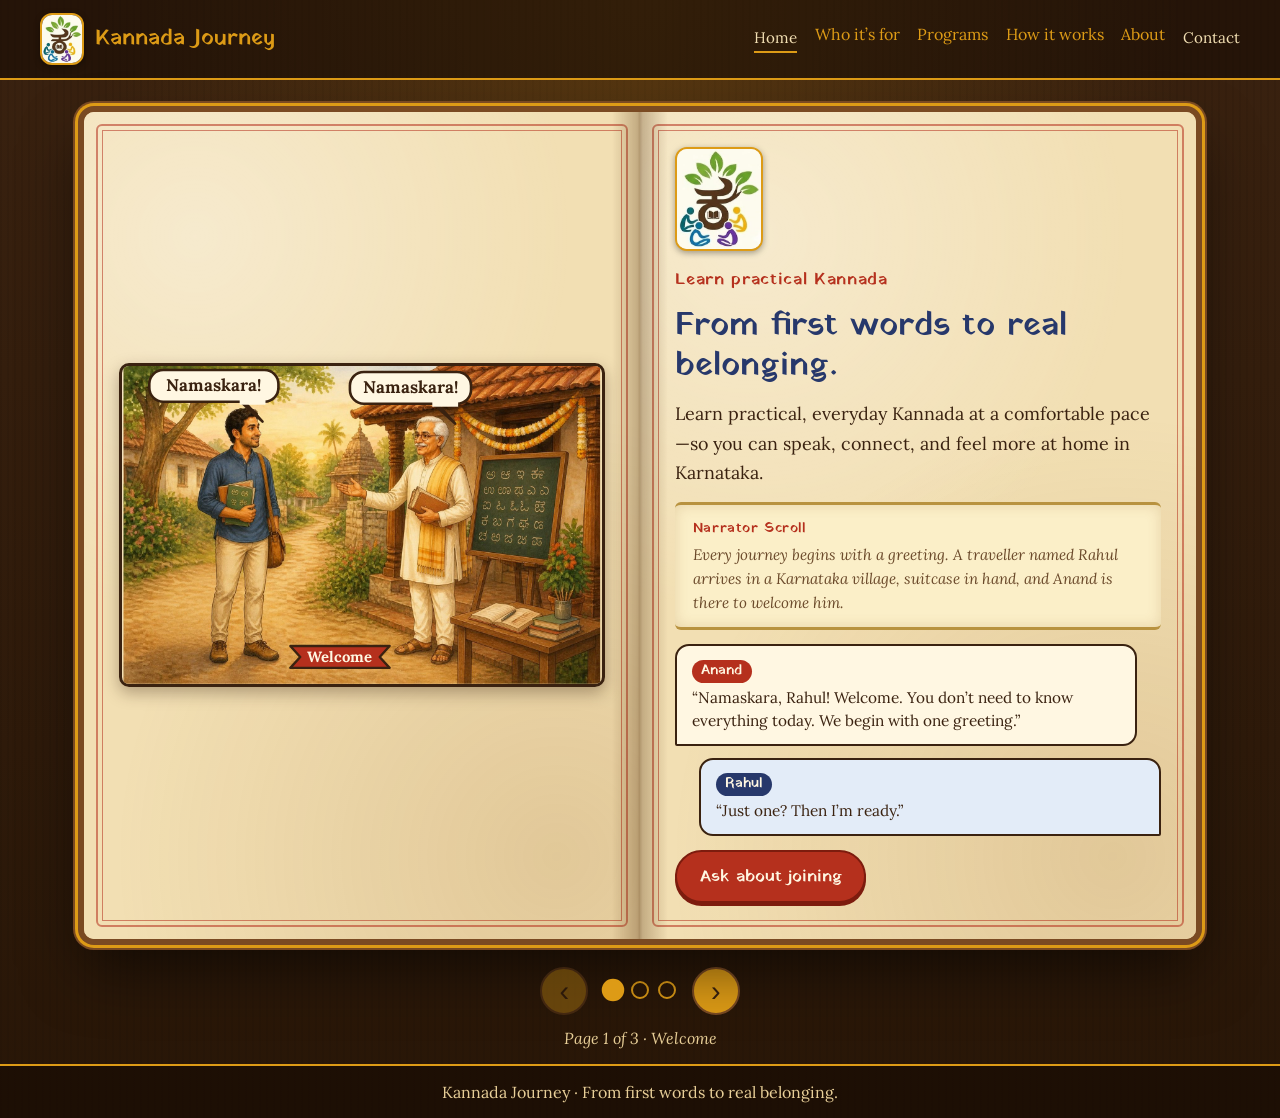
==== index.html @ 2abc7b80 "Enabline home2 and home3" ====
<!DOCTYPE html>
<html lang="en">
<head>
  <meta charset="utf-8">
  <meta name="viewport" content="width=device-width, initial-scale=1">
  <title>Home | Kannada Journey</title>
  <meta name="description" content="Kannada Journey: practical Kannada for everyday life, from first words to real belonging.">
  <link rel="icon" type="image/jpeg" href="assets/logo.jpeg">

  <!-- Fonts for the storybook look (Kannada + vintage display). Remove if your styles.css already loads fonts. -->
  <link rel="preconnect" href="https://fonts.googleapis.com">
  <link rel="preconnect" href="https://fonts.gstatic.com" crossorigin>
  <link href="https://fonts.googleapis.com/css2?family=Lora:ital,wght@0,400;0,600;1,400&family=Noto+Serif+Kannada:wght@400;600;800&family=Yatra+One&display=swap" rel="stylesheet">

  <link rel="stylesheet" href="assets/styles.css">
  <!-- Storybook look for this page: keep storybook.css in the same folder as this file. -->
</head>
<body class="sb-body">

  <!-- Top bar. If you prefer your existing site header, replace this block with it. -->
  <header class="sb-topbar">
    <a class="sb-brand" href="index.html"><img class="sb-logo" src="assets/logo.jpeg" alt="" width="44" height="52"><span>Kannada Journey</span></a>
    <nav class="sb-topnav" aria-label="Main">
      <a href="index.html" aria-current="page">Home</a>
	  <span class="nav-disabled" aria-disabled="true">
    Who it’s for
  </span>

  <span class="nav-disabled" aria-disabled="true">
    Programs
  </span>

  <span class="nav-disabled" aria-disabled="true">
    How it works
  </span>

  <span class="nav-disabled" aria-disabled="true">
    About
  </span>
      <!-- <a href="programs.html">Programs</a>
      <a href="who-its-for.html">Who It’s For</a>
      <a href="how-it-works.html">How It Works</a>
      <a href="everyday-kannada.html">Everyday Kannada</a>
      <a href="about.html">About</a> -->
      <a href="contact.html">Contact</a>
    </nav>
  </header>

  <main class="sb-stage">
    <div class="sb-book" id="sbBook" tabindex="-1">

      <!-- ============ WELCOME ============ -->
      <section class="sb-spread" data-title="Welcome">
        <div class="sb-page sb-page--art">
          <div class="sb-art" data-slot="home1" data-alt="Anand welcomes Rahul, who arrives with books and a bag, beside a blackboard of Kannada letters under a Welcome ribbon">
            <p class="sb-art__fallback">The picture goes here. If you only see this message, upload <strong>storybook.js</strong> next to this page.</p>
          </div>
        </div>
        <div class="sb-page sb-page--text sb-page--cover">
          <img class="sb-logo sb-logo--hero" src="assets/logo.jpeg" alt="Kannada Journey logo" width="86" height="104">
          <p class="sb-kicker">Learn practical Kannada</p>
          <h1 class="sb-title">From first words to real belonging.</h1>
          <p class="sb-lead">Learn practical, everyday Kannada at a comfortable pace—so you can speak, connect, and feel more at home in Karnataka.</p>
          <div class="sb-scroll">
            <p class="sb-scroll__label">Narrator Scroll</p>
            <p>Every journey begins with a greeting. A traveller named Rahul arrives in a Karnataka village, suitcase in hand, and Anand is there to welcome him.</p>
          </div>
          <div class="sb-dialogue">
            <div class="sb-line sb-line--anand"><span class="sb-who">Anand</span><p>“Namaskara, Rahul! Welcome. You don’t need to know everything today. We begin with one greeting.”</p></div>
            <div class="sb-line sb-line--rahul"><span class="sb-who">Rahul</span><p>“Just one? Then I’m ready.”</p></div>
          </div>
          <div class="sb-actions">
            <!-- <a class="sb-btn" href="programs.html">Explore programs</a>
            <a class="sb-btn sb-btn--ghost" href="who-its-for.html">See who it’s for</a> -->
			<a class="sb-btn" href="contact.html">Ask about joining</a>
          </div>
        </div>
      </section>

      <!-- ============ PART OF LIFE ============ -->
      <section class="sb-spread" data-title="Part of life">
        <div class="sb-page sb-page--art">
          <div class="sb-art" data-slot="home2" data-alt="Three key differentiators in a village scene: Practical from day one, Step by step, and Stay connected and keep learning">
            <p class="sb-art__fallback">The picture goes here. If you only see this message, upload <strong>storybook.js</strong> next to this page.</p>
          </div>
        </div>
        <div class="sb-page sb-page--text">
          <h2 class="sb-heading">Kannada that becomes part of life</h2>
          <p class="sb-lead">Kannada Journey is for anyone who wants to move beyond isolated words and start using Kannada in real situations.</p>
          <div class="sb-cards">
            <div class="sb-card"><h3 class="sb-card__title">Practical from the start</h3><p>Learn useful sentences and expressions you can use in daily life.</p></div>
            <div class="sb-card"><h3 class="sb-card__title">Step by step</h3><p>Progress through clear programs without being overwhelmed by grammar.</p></div>
            <div class="sb-card"><h3 class="sb-card__title">Made for connection</h3><p>Build the confidence to speak with people, not merely study a language.</p></div>
          </div>
          <div class="sb-scroll">
            <p class="sb-scroll__label">Narrator Scroll</p>
            <p>Between Rahul and the village runs a stream, with three stones to step on.</p>
          </div>
          <div class="sb-dialogue">
            <div class="sb-line sb-line--anand"><span class="sb-who">Anand</span><p>“Each stone is a promise: Kannada you can use today, one step at a time, with people waiting on the far bank.”</p></div>
            <div class="sb-line sb-line--rahul"><span class="sb-who">Rahul</span><p>“Useful words, a gentle pace, and people to talk to. I can do that.”</p></div>
          </div>
        </div>
      </section>

      <!-- ============ SEVEN STEPS ============ -->
      <section class="sb-spread" data-title="Seven steps">
        <div class="sb-page sb-page--art">
          <div class="sb-art" data-slot="home3" data-alt="Your journey in seven steps: Speak, Sentence patterns, Vocabulary, Read Kannada letters, Understand written Kannada, Advanced grammar, and a continuing student community">
            <p class="sb-art__fallback">The picture goes here. If you only see this message, upload <strong>storybook.js</strong> next to this page.</p>
          </div>
        </div>
        <div class="sb-page sb-page--text">
          <h2 class="sb-heading">Your journey in seven steps</h2>
          <ol class="sb-path" aria-label="The path"><li>Speak</li><li>Patterns</li><li>Vocabulary</li><li>Read</li><li>Write</li><li>Deepen</li><li>Belong</li></ol>
          <ul class="sb-bullets"><li><strong>Speak first</strong> (Program 1): Build confidence with basic sentences.</li><li><strong>Sentence patterns</strong> (Programs 2–3): Learn how Kannada sentences are formed.</li><li><strong>More words</strong> (Program 4): Add more everyday actions, things and ideas to your sentences.</li><li><strong>Read Kannada</strong> (Program 5): Learn the script after you can speak and understand.</li><li><strong>Written Kannada</strong> (Programs 6–7): Read messages, signs, articles, and simple books.</li><li><strong>Advanced grammar</strong> (Program 8): Improve accuracy and express complex ideas.</li><li><strong>Alumni community</strong> (Program 9): Continue role-plays, movie discussions, and speaking practice.</li></ul>
          <div class="sb-dialogue">
            <div class="sb-line sb-line--anand"><span class="sb-who">Anand</span><p>“Speak first. Build patterns. Read later. Stay connected.”</p></div>
            <div class="sb-line sb-line--rahul"><span class="sb-who">Rahul</span><p>“Seven arrows, and every one of them points forward.”</p></div>
          </div>
        </div>
      </section>

      <!-- ============ STARTING POINT ============ -->
      <!-- <section class="sb-spread" data-title="Starting point" id="start">
        <div class="sb-page sb-page--art">
          <div class="sb-art" data-slot="how0" data-alt="A signpost with three stages: Speak, Read and Write, and Belong, with Rahul and Anand beside it">
            <p class="sb-art__fallback">The picture goes here. If you only see this message, upload <strong>storybook.js</strong> next to this page.</p>
          </div>
        </div>
        <div class="sb-page sb-page--text sb-page--cover">
          <h2 class="sb-heading">Find your starting point</h2>
          <p class="sb-lead">Kannada Journey is not a phrase course. It is a structured path from your first spoken sentences to reading, deeper grammar, rich vocabulary, and an active alumni community.</p>
          <p class="sb-lead">Explore nine programs in three stages. Learn what each stage aims to develop.</p>
          <div class="sb-scroll">
            <p class="sb-scroll__label">Narrator Scroll</p>
            <p>At the crossroads stands a signpost with three stages. Every traveller begins at a different arrow.</p>
          </div>
          <div class="sb-dialogue">
            <div class="sb-line sb-line--anand"><span class="sb-who">Anand</span><p>“Some begin at the first arrow, others a little further along. Tell me where you are, and we’ll find your starting point.”</p></div>
            <div class="sb-line sb-line--rahul"><span class="sb-who">Rahul</span><p>“Three stages, and one road. I’ll start where I stand.”</p></div>
          </div>
          <div class="sb-actions">
            <a class="sb-btn" href="contact.html">Ask about joining</a>
            <a class="sb-btn sb-btn--ghost" href="programs.html">Explore programs</a>
          </div>
          <button class="sb-link" type="button" data-sb-first>Read the story again</button>
        </div>
      </section> -->

    </div>

    <!-- Controls -->
    <nav class="sb-controls" aria-label="Storybook pages">
      <button class="sb-turn" type="button" data-sb-prev aria-label="Previous page">‹</button>
      <ol class="sb-dots" id="sbDots"></ol>
      <button class="sb-turn" type="button" data-sb-next aria-label="Next page">›</button>
    </nav>
    <p class="sb-counter" id="sbCounter" aria-live="polite"></p>
  </main>

  <footer class="sb-footer">Kannada Journey · From first words to real belonging.</footer>

  <script src="assets/storybook.js"></script>
</body>
</html>
---- assets/styles.css ----
/* =====================================================================
   KANNADA JOURNEY: STORYBOOK STYLES (ONE FILE FOR ALL SEVEN PAGES)
   Paste this ONCE at the very END of your existing styles.css.
   If you pasted any earlier storybook CSS, delete that first, so the
   storybook styles appear only once.
   Every class starts with .sb- so nothing clashes with your own CSS.
   ===================================================================== */

/* =====================================================================
   KANNADA JOURNEY: STORYBOOK PROGRAMS PAGE
   Paste this at the END of your existing styles.css.
   Every class starts with .sb- so nothing clashes with your other pages.
   Change the colours in :root to restyle the whole book.
   ===================================================================== */

:root {
  --sb-desk:      #3a2210;
  --sb-desk-2:    #281607;
  --sb-paper:     #f2dfb3;
  --sb-paper-2:   #e8cf98;
  --sb-ink:       #3a2210;
  --sb-ink-soft:  #6b4a2b;
  --sb-red:       #b5301d;
  --sb-gold:      #dd9b16;
  --sb-green:     #44703a;
  --sb-indigo:    #27386b;
  --sb-display:   "Yatra One", "Noto Serif Kannada", Georgia, serif;
  --sb-body-font: "Lora", "Noto Serif Kannada", Georgia, serif;
}

.nav-disabled {
  color: #dd9b16;
  cursor: not-allowed;
  text-decoration: none;
  pointer-events: none;
  user-select: none;
}

.sb-body {
  margin: 0;
  min-height: 100vh;
  display: flex;
  flex-direction: column;
  color: var(--sb-ink);
  font-family: var(--sb-body-font);
  background:
    radial-gradient(ellipse at 50% 0%, rgba(221,155,22,.18), transparent 60%),
    repeating-linear-gradient(90deg, rgba(0,0,0,.06) 0 2px, transparent 2px 7px),
    linear-gradient(var(--sb-desk), var(--sb-desk-2));
}
.sb-body *, .sb-body *::before, .sb-body *::after { box-sizing: border-box; }

/* ---------- Top bar ---------- */
.sb-topbar {
  display: flex;
  flex-wrap: wrap;
  align-items: center;
  justify-content: space-between;
  gap: .5rem 1.5rem;
  padding: .8rem clamp(1rem, 4vw, 2.5rem);
  background: rgba(20, 10, 3, .55);
  border-bottom: 2px solid var(--sb-gold);
}
.sb-brand {
  font-family: var(--sb-display);
  font-size: 1.35rem;
  color: var(--sb-gold);
  text-decoration: none;
}
.sb-topnav { display: flex; flex-wrap: wrap; gap: .25rem 1.1rem; }
.sb-topnav a {
  color: #f2dfb3;
  text-decoration: none;
  font-size: .95rem;
  padding: .25rem 0;
  border-bottom: 2px solid transparent;
}
.sb-topnav a:hover,
.sb-topnav a[aria-current="page"] { border-bottom-color: var(--sb-gold); }
.sb-topbar a:focus-visible { outline: 3px solid var(--sb-gold); outline-offset: 3px; }

/* ---------- Stage ---------- */
.sb-stage {
  flex: 1;
  width: 100%;
  max-width: 1160px;
  margin: 0 auto;
  padding: clamp(1rem, 3vw, 2rem) clamp(.5rem, 3vw, 1.5rem) 1rem;
}

/* ---------- Book ---------- */
.sb-book {
  position: relative;
  border-radius: 10px;
  background: var(--sb-paper);
  box-shadow:
    0 0 0 6px #7a4a22,
    0 0 0 9px var(--sb-gold),
    0 0 0 11px #7a4a22,
    0 30px 60px rgba(0,0,0,.55);
  outline: none;
}

.sb-spread {
  display: none;
  grid-template-columns: 1fr 1fr;
  align-items: stretch;
  min-height: 560px;
  perspective: 1800px;
  position: relative;
}
.sb-spread.is-active { display: grid; }

.sb-spread::after {
  content: "";
  position: absolute;
  top: 0; bottom: 0; left: 50%;
  width: 56px;
  transform: translateX(-50%);
  pointer-events: none;
  background: linear-gradient(90deg,
    transparent, rgba(80,45,10,.28) 45%, rgba(80,45,10,.4) 50%, rgba(80,45,10,.28) 55%, transparent);
}

.sb-page {
  position: relative;
  padding: clamp(1.2rem, 3vw, 2.2rem);
  background:
    radial-gradient(circle at 20% 15%, rgba(255,255,255,.35), transparent 45%),
    radial-gradient(circle at 85% 90%, rgba(150,95,30,.18), transparent 50%),
    var(--sb-paper);
}
.sb-page--art {
  border-radius: 10px 0 0 10px;
  display: flex;
  align-items: center;
  justify-content: center;
}
.sb-page--text {
  border-radius: 0 10px 10px 0;
  display: flex;
  flex-direction: column;
  justify-content: center;
  gap: .9rem;
  transform-origin: left center;
  backface-visibility: hidden;
}

/* inner ruled border */
.sb-page::before {
  content: "";
  position: absolute;
  inset: 12px;
  border: 2px solid var(--sb-red);
  outline: 1px solid var(--sb-red);
  outline-offset: -7px;
  border-radius: 6px;
  pointer-events: none;
  opacity: .55;
}

/* ---------- Art ---------- */
.sb-art {
  position: relative;
  width: 100%;
  max-width: 520px;
  margin: 0 auto;
}
.sb-art svg {
  display: block;
  width: 100%;
  height: auto;
  aspect-ratio: 480 / 440;
  border-radius: 10px;
  border: 3px solid var(--sb-ink);
  box-shadow: 0 6px 16px rgba(58,34,16,.35);
}
.sb-art img {
  display: block;
  width: 100%;
  height: auto;
  max-height: 560px;
  object-fit: contain;
  border-radius: 10px;
  border: 3px solid var(--sb-ink);
  box-shadow: 0 6px 16px rgba(58,34,16,.35);
}

/* Shown only if storybook.js has not loaded: tells you what is wrong */
.sb-art__fallback {
  margin: 0;
  padding: 2rem 1.2rem;
  text-align: center;
  font-style: italic;
  line-height: 1.5;
  color: var(--sb-ink-soft);
  border: 3px dashed var(--sb-red);
  border-radius: 10px;
  background: rgba(181,48,29,.07);
}

.sb-svg-text { font-family: var(--sb-body-font); }

/* ---------- Typography ---------- */
.sb-kicker,
.sb-chapter {
  margin: 0;
  font-family: var(--sb-display);
  font-size: 1.05rem;
  color: var(--sb-red);
  letter-spacing: .04em;
}
.sb-chapter::before { content: "❖ "; color: var(--sb-gold); }

.sb-title,
.sb-heading {
  margin: 0;
  font-family: var(--sb-display);
  font-weight: 400;
  color: var(--sb-indigo);
  line-height: 1.2;
}
.sb-title   { font-size: clamp(1.45rem, 3vw, 2.05rem); }
.sb-heading { font-size: clamp(1.4rem, 2.8vw, 2rem); }
.sb-heading__main { display: block; }
.sb-heading__sub {
  display: block;
  margin-top: .3rem;
  font-family: var(--sb-body-font);
  font-style: italic;
  font-size: .62em;
  color: var(--sb-red);
}

.sb-lead {
  margin: 0;
  font-size: clamp(1rem, 1.5vw, 1.12rem);
  line-height: 1.65;
  max-width: 36em;
}
.sb-focus {
  margin: 0;
  font-size: .92rem;
  line-height: 1.5;
  color: var(--sb-ink-soft);
}
.sb-focus strong { color: var(--sb-green); }

/* Narrator scroll */
.sb-scroll {
  position: relative;
  padding: .7rem 1.1rem;
  background: #fbefc8;
  border-top: 3px solid #b8923f;
  border-bottom: 3px solid #b8923f;
  border-radius: 6px;
  box-shadow: inset 0 0 14px rgba(150,95,30,.2);
  max-width: 36em;
}
.sb-scroll p { margin: 0; font-style: italic; font-size: .95rem; line-height: 1.6; color: var(--sb-ink-soft); }
.sb-scroll .sb-scroll__label {
  margin-bottom: .2rem;
  font-style: normal;
  font-family: var(--sb-display);
  font-size: .9rem;
  color: var(--sb-red);
  letter-spacing: .04em;
}

/* Dialogue */
.sb-dialogue { display: grid; gap: .7rem; max-width: 36em; }
.sb-line {
  position: relative;
  padding: .65rem .9rem .7rem;
  border: 2px solid var(--sb-ink);
  border-radius: 14px;
  line-height: 1.55;
  font-size: .96rem;
}
.sb-line p { margin: 0; }
.sb-who {
  display: inline-block;
  margin-bottom: .2rem;
  padding: .05rem .6rem;
  font-family: var(--sb-display);
  font-size: .85rem;
  color: #fff7e2;
  border-radius: 999px;
}
.sb-line--anand { background: #fff7e2; margin-right: 1.5rem; border-bottom-left-radius: 2px; }
.sb-line--anand .sb-who { background: var(--sb-red); }
.sb-line--rahul { background: #e3ecf8; margin-left: 1.5rem; border-bottom-right-radius: 2px; }
.sb-line--rahul .sb-who { background: var(--sb-indigo); }

.sb-story {
  margin: .3rem 0 0;
  padding: .8rem 1rem;
  font-style: italic;
  line-height: 1.6;
  color: var(--sb-ink-soft);
  background: rgba(221,155,22,.16);
  border-left: 4px solid var(--sb-gold);
  border-radius: 0 8px 8px 0;
  max-width: 36em;
}

.sb-route {
  margin: 0;
  padding: 0;
  list-style: none;
  display: grid;
  gap: .7rem;
}
.sb-route li {
  padding: .6rem .9rem;
  border: 2px dashed var(--sb-green);
  border-radius: 8px;
  line-height: 1.5;
}
.sb-route li span { display: block; font-family: var(--sb-display); color: var(--sb-green); }

/* ---------- Buttons ---------- */
.sb-actions { display: flex; flex-wrap: wrap; gap: .8rem; }
.sb-btn {
  display: inline-block;
  padding: .75rem 1.4rem;
  font-family: var(--sb-display);
  font-size: 1.05rem;
  color: #fff7e2;
  background: var(--sb-red);
  border: 2px solid #7d1c0e;
  border-radius: 999px;
  box-shadow: 0 3px 0 #7d1c0e;
  text-decoration: none;
  cursor: pointer;
  align-self: flex-start;
}
.sb-btn:hover { background: #cc3a25; }
.sb-btn:active { transform: translateY(2px); box-shadow: 0 1px 0 #7d1c0e; }
.sb-btn--ghost {
  color: var(--sb-indigo);
  background: transparent;
  border-color: var(--sb-indigo);
  box-shadow: 0 3px 0 var(--sb-indigo);
}
.sb-btn--ghost:hover { background: rgba(39,56,107,.1); }
.sb-link {
  align-self: flex-start;
  padding: 0;
  font: inherit;
  font-style: italic;
  color: var(--sb-ink-soft);
  background: none;
  border: 0;
  text-decoration: underline;
  cursor: pointer;
}

/* ---------- Controls ---------- */
.sb-controls {
  display: flex;
  align-items: center;
  justify-content: center;
  gap: 1rem;
  margin-top: 1.8rem;
}
.sb-turn {
  width: 48px;
  height: 48px;
  font-size: 1.8rem;
  line-height: 1;
  color: var(--sb-ink);
  background: var(--sb-gold);
  border: 2px solid #7a4a22;
  border-radius: 50%;
  cursor: pointer;
}
.sb-turn:hover:not(:disabled) { background: #f1b43a; }
.sb-turn:disabled { opacity: .35; cursor: default; }

.sb-dots {
  display: flex;
  flex-wrap: wrap;
  justify-content: center;
  gap: .55rem;
  margin: 0;
  padding: 0;
  list-style: none;
}
.sb-dots button {
  width: 18px;
  height: 18px;
  padding: 0;
  background: transparent;
  border: 2px solid var(--sb-gold);
  border-radius: 50%;
  cursor: pointer;
}
.sb-dots button[aria-current="true"] { background: var(--sb-gold); transform: scale(1.25); }

.sb-counter {
  margin: .8rem 0 0;
  text-align: center;
  font-style: italic;
  color: #e8cf98;
}
.sb-footer {
  padding: 1rem;
  text-align: center;
  color: #e8cf98;
  background: rgba(20,10,3,.55);
  border-top: 2px solid var(--sb-gold);
}

.sb-body button:focus-visible,
.sb-body a:focus-visible { outline: 3px solid var(--sb-indigo); outline-offset: 3px; }
.sb-controls button:focus-visible { outline-color: #fff; }

/* ---------- Page-turn animation ---------- */
@keyframes sbTurnNext {
  from { transform: rotateY(-80deg); opacity: .2; }
  to   { transform: rotateY(0);      opacity: 1; }
}
@keyframes sbTurnPrev {
  from { transform: rotateY(60deg);  opacity: .2; }
  to   { transform: rotateY(0);      opacity: 1; }
}
@keyframes sbFade { from { opacity: 0; } to { opacity: 1; } }

.sb-spread.sb-go-next .sb-page--text { animation: sbTurnNext .7s ease both; }
.sb-spread.sb-go-prev .sb-page--text { animation: sbTurnPrev .7s ease both; }
.sb-spread.sb-go-next .sb-page--art,
.sb-spread.sb-go-prev .sb-page--art  { animation: sbFade .7s ease both; }

/* ---------- Mobile: picture on top, text below ---------- */
@media (max-width: 800px) {
  .sb-spread { grid-template-columns: 1fr; min-height: 0; }
  .sb-spread::after { display: none; }
  .sb-page--art  { border-radius: 10px 10px 0 0; padding-bottom: .6rem; }
  .sb-page--text { border-radius: 0 0 10px 10px; }
  .sb-topbar { justify-content: center; text-align: center; }
  .sb-topnav { justify-content: center; }
  .sb-dots { max-width: 220px; }
  .sb-line--anand { margin-right: .5rem; }
  .sb-line--rahul { margin-left: .5rem; }
}

@media (prefers-reduced-motion: reduce) {
  .sb-spread.sb-go-next .sb-page--text,
  .sb-spread.sb-go-prev .sb-page--text,
  .sb-spread.sb-go-next .sb-page--art,
  .sb-spread.sb-go-prev .sb-page--art { animation: none; }
}


/* =====================================================================
   KANNADA JOURNEY: EXTRA STORYBOOK STYLES FOR THE OTHER PAGES
   Paste this at the very END of styles.css, AFTER the storybook-styles.css
   block you already added for the Programs page.
   (Home, Who It's For, How It Works, Everyday Kannada, About)
   ===================================================================== */

/* A third speaker: guests such as Meera, Arjun, Sofia and Neha */
.sb-line--guest { background: #e6f1df; margin-left: 1.5rem; border-bottom-right-radius: 2px; }
.sb-line--guest .sb-who { background: var(--sb-green); }

.sb-lead strong { color: var(--sb-green); font-family: var(--sb-display); font-weight: 400; }

/* ---------- Three little cards ---------- */
.sb-cards { display: grid; gap: .6rem; max-width: 36em; }
.sb-card {
  padding: .6rem .9rem .7rem;
  background: #fff7e2;
  border: 2px dashed var(--sb-green);
  border-radius: 10px;
}
.sb-card__title {
  margin: 0 0 .15rem;
  font-family: var(--sb-display);
  font-weight: 400;
  font-size: 1.05rem;
  color: var(--sb-red);
}
.sb-card p { margin: 0; font-size: .94rem; line-height: 1.5; }

/* ---------- Tab-like chips that jump to a page ---------- */
.sb-tabs { display: flex; flex-wrap: wrap; gap: .5rem; max-width: 36em; }
.sb-tab {
  padding: .45rem .9rem;
  font: inherit;
  font-size: .9rem;
  color: var(--sb-indigo);
  background: #fff7e2;
  border: 2px solid var(--sb-indigo);
  border-radius: 999px;
  cursor: pointer;
}
.sb-tab:hover { background: var(--sb-indigo); color: #fff7e2; }

/* ---------- Two lists side by side ---------- */
.sb-twocol {
  display: grid;
  grid-template-columns: 1fr 1fr;
  gap: .8rem;
  max-width: 38em;
}
.sb-list {
  padding: .6rem .8rem;
  background: rgba(68,112,58,.09);
  border-left: 4px solid var(--sb-green);
  border-radius: 0 8px 8px 0;
}
.sb-list__title {
  margin: 0 0 .3rem;
  font-family: var(--sb-display);
  font-weight: 400;
  font-size: .95rem;
  color: var(--sb-green);
}
.sb-list ul { margin: 0; padding-left: 1.1rem; }
.sb-list li { margin-bottom: .25rem; font-size: .88rem; line-height: 1.45; }

/* ---------- Kannada phrase chips (Everyday Kannada) ---------- */
.sb-phrases {
  display: grid;
  grid-template-columns: 1fr 1fr;
  gap: .5rem;
  margin: 0;
  padding: 0;
  list-style: none;
  max-width: 36em;
}
.sb-phrase {
  padding: .5rem .7rem;
  background: #fff7e2;
  border: 2px solid var(--sb-gold);
  border-radius: 10px;
  line-height: 1.3;
}
.sb-phrase__kn { display: block; font-size: 1.1rem; font-weight: 600; color: var(--sb-indigo); }
.sb-phrase__en { display: block; font-size: .82rem; font-style: italic; color: var(--sb-ink-soft); }

@media (max-width: 800px) {
  .sb-twocol { grid-template-columns: 1fr; }
  .sb-line--guest { margin-left: .5rem; }
}
@media (max-width: 420px) {
  .sb-phrases { grid-template-columns: 1fr; }
}

/* =====================================================================
   CONTACT PAGE: the enquiry form
   ===================================================================== */
.sb-form { display: grid; gap: .7rem; max-width: 38em; }
.sb-form__row { display: grid; grid-template-columns: 1fr 1fr; gap: .7rem; }
.sb-field { display: grid; gap: .2rem; }
.sb-field label {
  font-family: var(--sb-display);
  font-size: .88rem;
  color: var(--sb-green);
}
.sb-field input,
.sb-field select,
.sb-field textarea {
  width: 100%;
  padding: .5rem .65rem;
  font: inherit;
  font-size: .95rem;
  color: var(--sb-ink);
  background: #fffaf0;
  border: 2px solid var(--sb-ink-soft);
  border-radius: 8px;
}
.sb-field textarea { min-height: 4.2rem; resize: vertical; }
.sb-field input:focus,
.sb-field select:focus,
.sb-field textarea:focus { outline: 3px solid var(--sb-gold); outline-offset: 1px; border-color: var(--sb-red); }

/* Spam trap: hidden from people, visible to simple bots */
.sb-hp { position: absolute; left: -9999px; width: 1px; height: 1px; overflow: hidden; }

.sb-consent { margin: 0; font-size: .82rem; line-height: 1.45; color: var(--sb-ink-soft); }
.sb-status { margin: 0; padding: .6rem .9rem; border-radius: 8px; line-height: 1.5; }
.sb-status:empty { display: none; }
.sb-status--info  { background: rgba(221,155,22,.18); border-left: 4px solid var(--sb-gold); }
.sb-status--ok    { background: rgba(68,112,58,.16);  border-left: 4px solid var(--sb-green); }
.sb-status--error { background: rgba(181,48,29,.14);  border-left: 4px solid var(--sb-red); }
.sb-btn:disabled { opacity: .6; cursor: default; }

@media (max-width: 560px) {
  .sb-form__row { grid-template-columns: 1fr; }
}

/* =====================================================================
   PROGRAMS PAGE: Anand's slate, taglines and "what you will learn" lists
   ===================================================================== */
.sb-tagline {
  margin: 0;
  font-style: italic;
  font-size: 1.02rem;
  color: var(--sb-red);
}
.sb-subhead {
  margin: .3rem 0 0;
  font-family: var(--sb-display);
  font-weight: 400;
  font-size: 1.05rem;
  color: var(--sb-green);
}
.sb-bullets {
  margin: 0;
  padding: 0;
  list-style: none;
  display: grid;
  gap: .4rem;
  max-width: 36em;
}
.sb-bullets li {
  position: relative;
  padding-left: 1.5rem;
  font-size: .95rem;
  line-height: 1.5;
}
.sb-bullets li::before {
  content: "✦";
  position: absolute;
  left: 0;
  top: 0;
  color: var(--sb-gold);
}
.sb-btn--small { padding: .5rem 1.1rem; font-size: .95rem; }

/* The chalk slate Anand uses to show examples */
.sb-slate {
  width: 100%;
  max-width: 520px;
  margin: 0 auto;
  padding: 1.1rem 1.3rem 1.3rem;
  color: #f6efd9;
  background:
    radial-gradient(circle at 25% 20%, rgba(255,255,255,.06), transparent 50%),
    #2b312c;
  border: 10px solid #7a4a22;
  border-radius: 10px;
  box-shadow: inset 0 0 30px rgba(0,0,0,.55), 0 6px 16px rgba(58,34,16,.35);
}
.sb-slate__title {
  margin: 0;
  font-family: var(--sb-display);
  font-size: 1.3rem;
  color: #f4d27a;
}
.sb-slate__sub {
  margin: .1rem 0 .7rem;
  font-style: italic;
  font-size: .9rem;
  color: #cfc9b0;
}
.sb-slate__list { margin: 0; padding: 0; list-style: none; display: grid; gap: .1rem; }
.sb-slate__list li { padding: .4rem 0; border-bottom: 1px dashed rgba(246,239,217,.28); }
.sb-slate__list li:last-child { border-bottom: 0; }
.sb-slate__kn { display: block; font-size: 1.15rem; font-weight: 600; line-height: 1.4; }
.sb-slate__en { display: block; font-size: .86rem; font-style: italic; color: #e8d79a; }

.sb-slate__note {
  margin: .8rem 0 0;
  font-size: .8rem;
  font-style: italic;
  color: #cfc9b0;
}

/* ---------- The path ribbon: Speak → Patterns → … → Belong ---------- */
.sb-path {
  display: flex;
  flex-wrap: wrap;
  align-items: center;
  gap: .35rem .2rem;
  margin: 0;
  padding: 0;
  list-style: none;
  max-width: 36em;
}
.sb-path li {
  padding: .25rem .7rem;
  font-family: var(--sb-display);
  font-size: .9rem;
  color: #fff7e2;
  background: var(--sb-green);
  border-radius: 999px;
}
.sb-path li:nth-child(4n+2) { background: var(--sb-indigo); }
.sb-path li:nth-child(4n+3) { background: var(--sb-red); }
.sb-path li:not(:last-child)::after {
  content: "→";
  margin-left: .55rem;
  color: #fde28a;
}

/* ---------- Comparison tables (ordinary course vs Kannada Journey) ---------- */
.sb-compare {
  width: 100%;
  max-width: 38em;
  border-collapse: separate;
  border-spacing: 0;
  border: 2px solid var(--sb-ink-soft);
  border-radius: 10px;
  overflow: hidden;
  font-size: .9rem;
  line-height: 1.4;
}
.sb-compare th {
  padding: .5rem .7rem;
  font-family: var(--sb-display);
  font-weight: 400;
  font-size: .95rem;
  text-align: left;
  color: #fff7e2;
  background: var(--sb-indigo);
}
.sb-compare th:last-child { background: var(--sb-green); }
.sb-compare td { padding: .45rem .7rem; vertical-align: top; border-top: 1px solid rgba(58,34,16,.2); }
.sb-compare td:first-child { color: var(--sb-ink-soft); background: rgba(58,34,16,.05); }
.sb-compare td:last-child { font-weight: 600; background: rgba(68,112,58,.09); }
/* Logo in the top bar, next to the name */
.sb-brand { display: inline-flex; align-items: center; gap: .7rem; }
.sb-logo {
  display: block;
  height: 52px;
  width: auto;
  background: #fdfbee;               /* the logo's own cream background */
  border: 2px solid var(--sb-gold);
  border-radius: 12px;
  box-shadow: 0 2px 6px rgba(0,0,0,.35);
}

/* Larger logo at the top of the Home welcome page */
.sb-logo--hero { height: 104px; margin-bottom: .1rem; align-self: flex-start; }

@media (max-width: 800px) {
  .sb-logo { height: 42px; }
  .sb-logo--hero { height: 84px; }
}
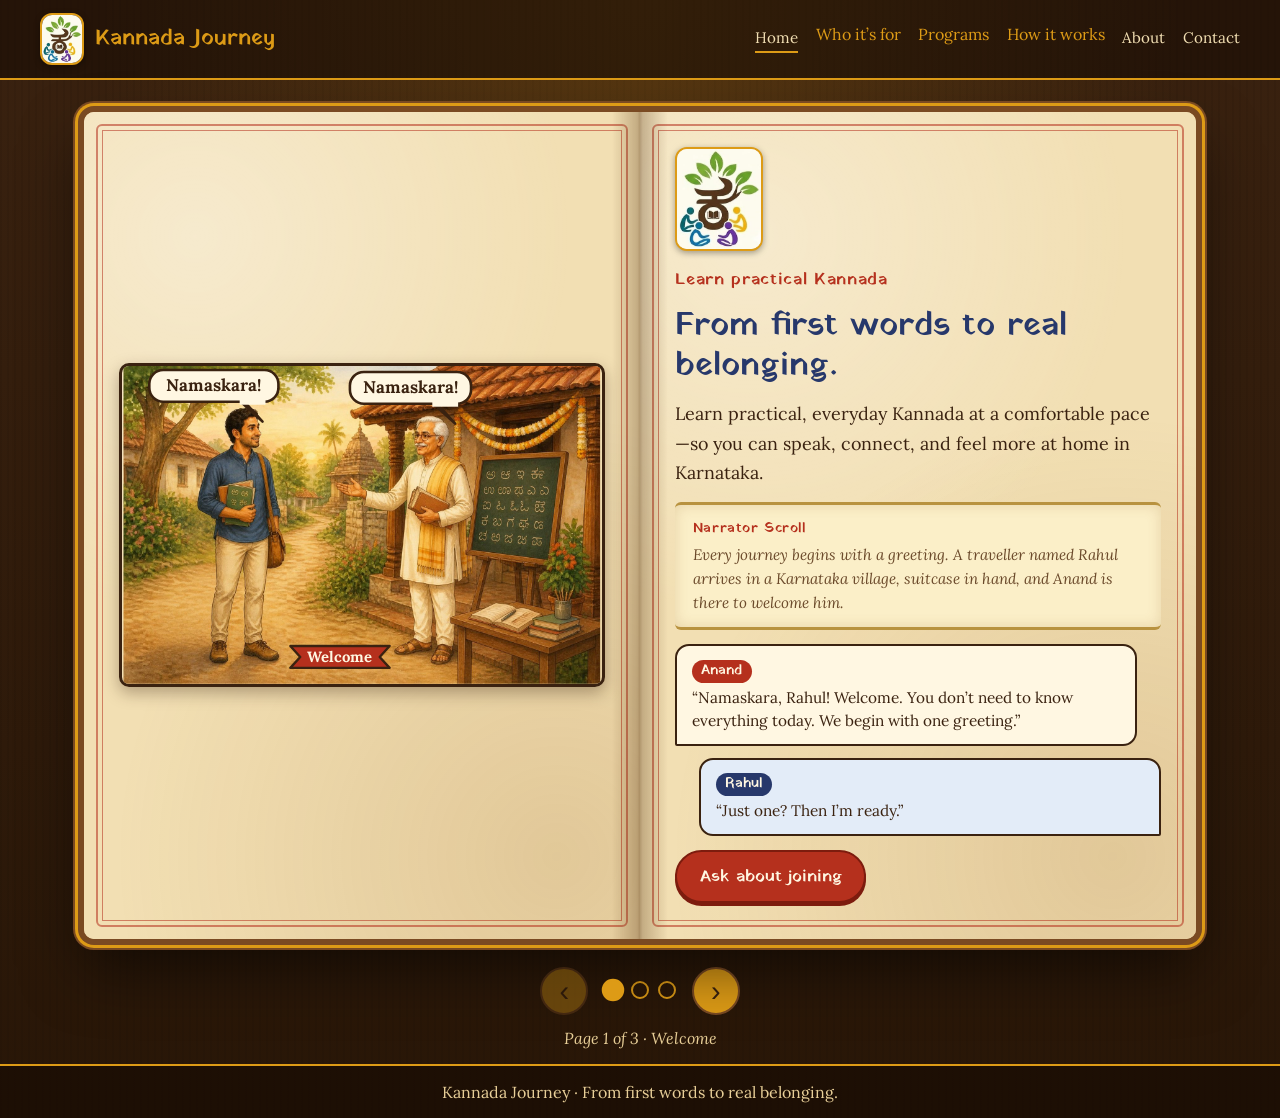
==== commit fe994285: "enabled about page" ====
--- a/index.html
+++ b/index.html
@@ -34,14 +34,13 @@
     How it works
   </span>
 
-  <span class="nav-disabled" aria-disabled="true">
+<!--   <span class="nav-disabled" aria-disabled="true">
     About
-  </span>
+  </span> -->
       <!-- <a href="programs.html">Programs</a>
       <a href="who-its-for.html">Who It’s For</a>
-      <a href="how-it-works.html">How It Works</a>
-      <a href="everyday-kannada.html">Everyday Kannada</a>
-      <a href="about.html">About</a> -->
+      <a href="how-it-works.html">How It Works</a> -->
+      <a href="about.html">About</a>
       <a href="contact.html">Contact</a>
     </nav>
   </header>
--- a/assets/styles.css
+++ b/assets/styles.css
@@ -739,4 +739,10 @@
 @media (max-width: 800px) {
   .sb-logo { height: 42px; }
   .sb-logo--hero { height: 84px; }
-}+}
+
+.sb-spread--wide { grid-template-columns: 1fr; }
+.sb-spread--wide::after { display: none; }                 /* no spine shadow */
+.sb-spread--wide .sb-page--art { border-radius: 10px 10px 0 0; padding-bottom: .6rem; }
+.sb-spread--wide .sb-page--text { border-radius: 0 0 10px 10px; }
+.sb-spread--wide .sb-art { max-width: none; }               /* let the picture use the full width */
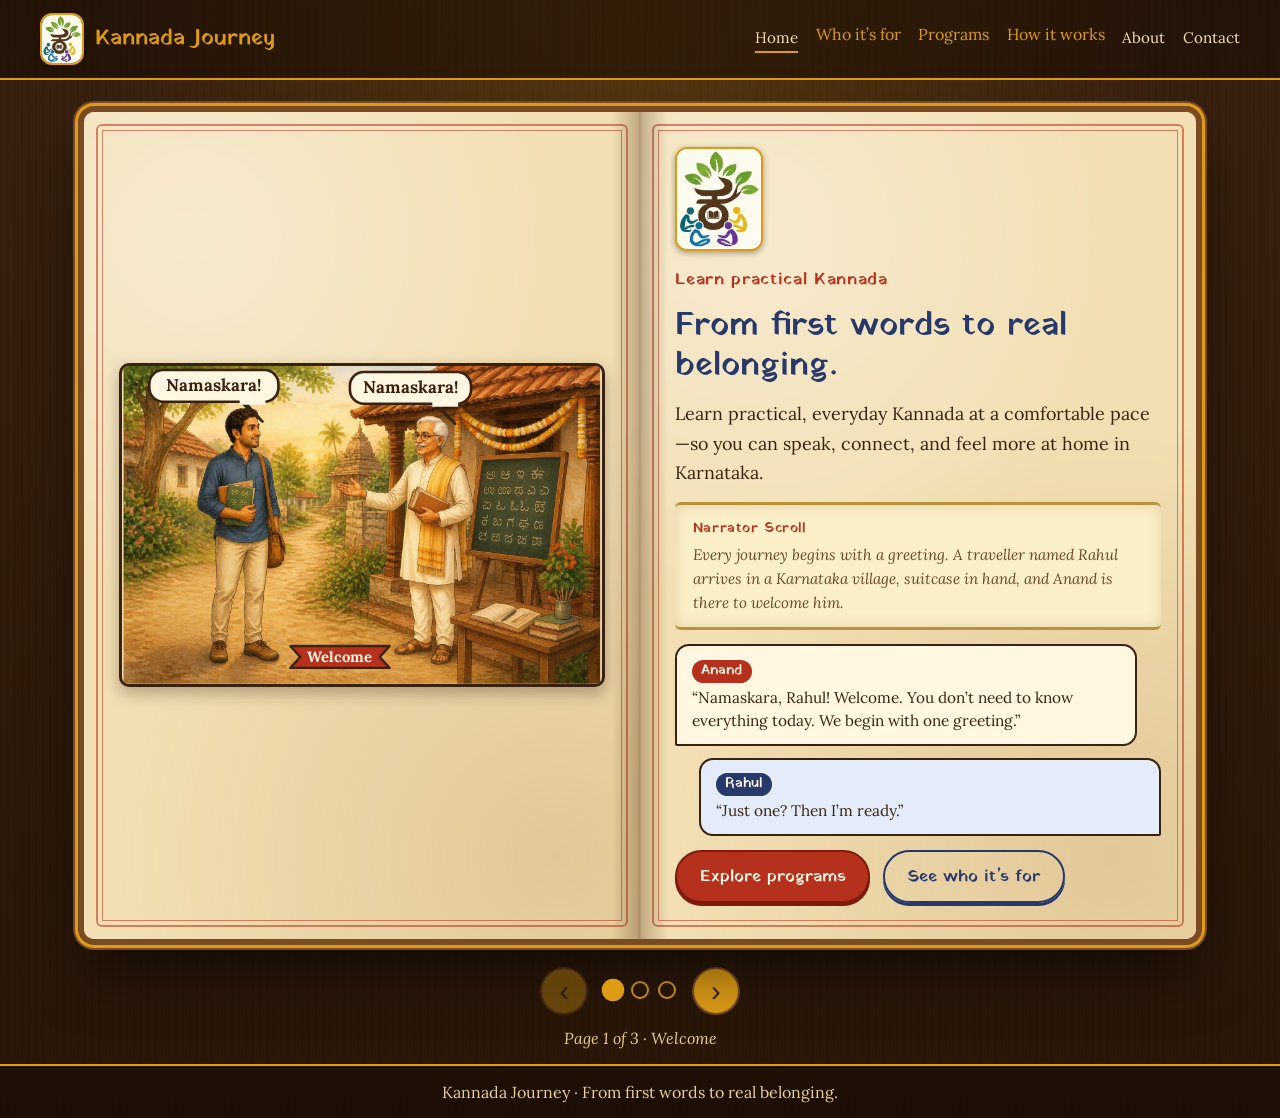
==== commit 5578c4ee: "initial fixes" ====
--- a/index.html
+++ b/index.html
@@ -69,9 +69,8 @@
             <div class="sb-line sb-line--rahul"><span class="sb-who">Rahul</span><p>“Just one? Then I’m ready.”</p></div>
           </div>
           <div class="sb-actions">
-            <!-- <a class="sb-btn" href="programs.html">Explore programs</a>
-            <a class="sb-btn sb-btn--ghost" href="who-its-for.html">See who it’s for</a> -->
-			<a class="sb-btn" href="contact.html">Ask about joining</a>
+            <a class="sb-btn" href="programs.html">Explore programs</a>
+            <a class="sb-btn sb-btn--ghost" href="who-its-for.html">See who it’s for</a>
           </div>
         </div>
       </section>
@@ -117,35 +116,15 @@
             <div class="sb-line sb-line--anand"><span class="sb-who">Anand</span><p>“Speak first. Build patterns. Read later. Stay connected.”</p></div>
             <div class="sb-line sb-line--rahul"><span class="sb-who">Rahul</span><p>“Seven arrows, and every one of them points forward.”</p></div>
           </div>
-        </div>
-      </section>
-
-      <!-- ============ STARTING POINT ============ -->
-      <!-- <section class="sb-spread" data-title="Starting point" id="start">
-        <div class="sb-page sb-page--art">
-          <div class="sb-art" data-slot="how0" data-alt="A signpost with three stages: Speak, Read and Write, and Belong, with Rahul and Anand beside it">
-            <p class="sb-art__fallback">The picture goes here. If you only see this message, upload <strong>storybook.js</strong> next to this page.</p>
-          </div>
-        </div>
-        <div class="sb-page sb-page--text sb-page--cover">
-          <h2 class="sb-heading">Find your starting point</h2>
-          <p class="sb-lead">Kannada Journey is not a phrase course. It is a structured path from your first spoken sentences to reading, deeper grammar, rich vocabulary, and an active alumni community.</p>
-          <p class="sb-lead">Explore nine programs in three stages. Learn what each stage aims to develop.</p>
-          <div class="sb-scroll">
-            <p class="sb-scroll__label">Narrator Scroll</p>
-            <p>At the crossroads stands a signpost with three stages. Every traveller begins at a different arrow.</p>
-          </div>
-          <div class="sb-dialogue">
-            <div class="sb-line sb-line--anand"><span class="sb-who">Anand</span><p>“Some begin at the first arrow, others a little further along. Tell me where you are, and we’ll find your starting point.”</p></div>
-            <div class="sb-line sb-line--rahul"><span class="sb-who">Rahul</span><p>“Three stages, and one road. I’ll start where I stand.”</p></div>
-          </div>
-          <div class="sb-actions">
-            <a class="sb-btn" href="contact.html">Ask about joining</a>
-            <a class="sb-btn sb-btn--ghost" href="programs.html">Explore programs</a>
+		  <div class="sb-actions">
+			<a class="sb-btn" href="contact.html">Ask about joining</a>
+			<a class="sb-btn sb-btn--ghost" href="programs.html">Explore programs</a>
+            <a class="sb-btn sb-btn--ghost" href="who-its-for.html">See who it’s for</a>
+			
           </div>
           <button class="sb-link" type="button" data-sb-first>Read the story again</button>
         </div>
-      </section> -->
+      </section>
 
     </div>
 
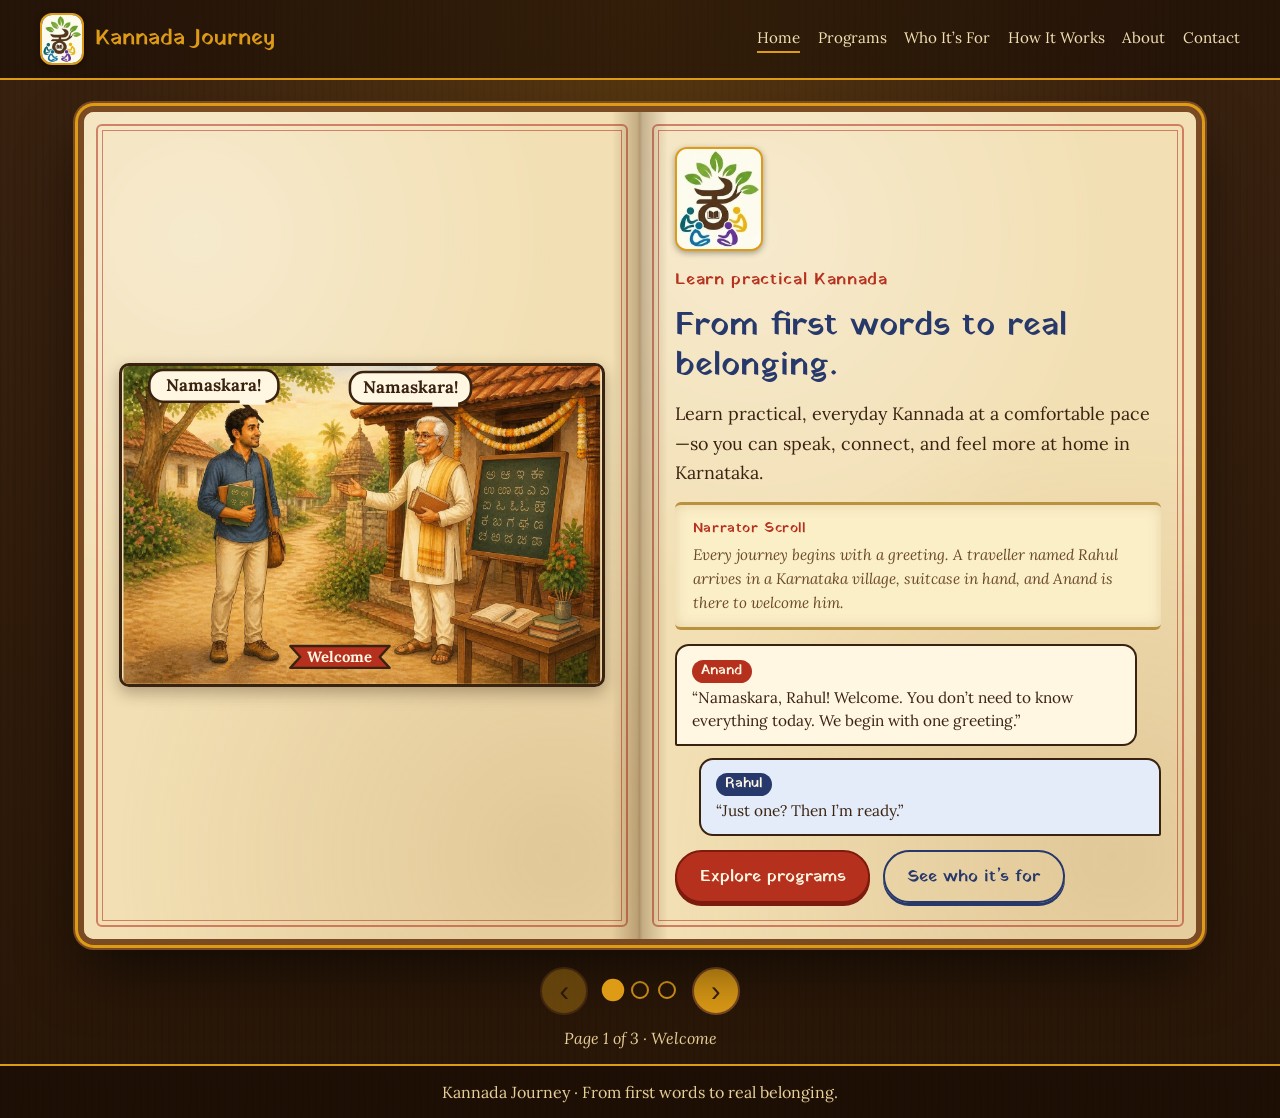
==== commit b25a9047: "initial fixes" ====
--- a/index.html
+++ b/index.html
@@ -22,24 +22,14 @@
     <a class="sb-brand" href="index.html"><img class="sb-logo" src="assets/logo.jpeg" alt="" width="44" height="52"><span>Kannada Journey</span></a>
     <nav class="sb-topnav" aria-label="Main">
       <a href="index.html" aria-current="page">Home</a>
-	  <span class="nav-disabled" aria-disabled="true">
-    Who it’s for
-  </span>
+	  
+  <!-- <span class="nav-disabled" aria-disabled="true">
+    Programs
+  </span> -->
 
-  <span class="nav-disabled" aria-disabled="true">
-    Programs
-  </span>
-
-  <span class="nav-disabled" aria-disabled="true">
-    How it works
-  </span>
-
-<!--   <span class="nav-disabled" aria-disabled="true">
-    About
-  </span> -->
-      <!-- <a href="programs.html">Programs</a>
+      <a href="programs.html">Programs</a>
       <a href="who-its-for.html">Who It’s For</a>
-      <a href="how-it-works.html">How It Works</a> -->
+      <a href="how-it-works.html">How It Works</a>
       <a href="about.html">About</a>
       <a href="contact.html">Contact</a>
     </nav>
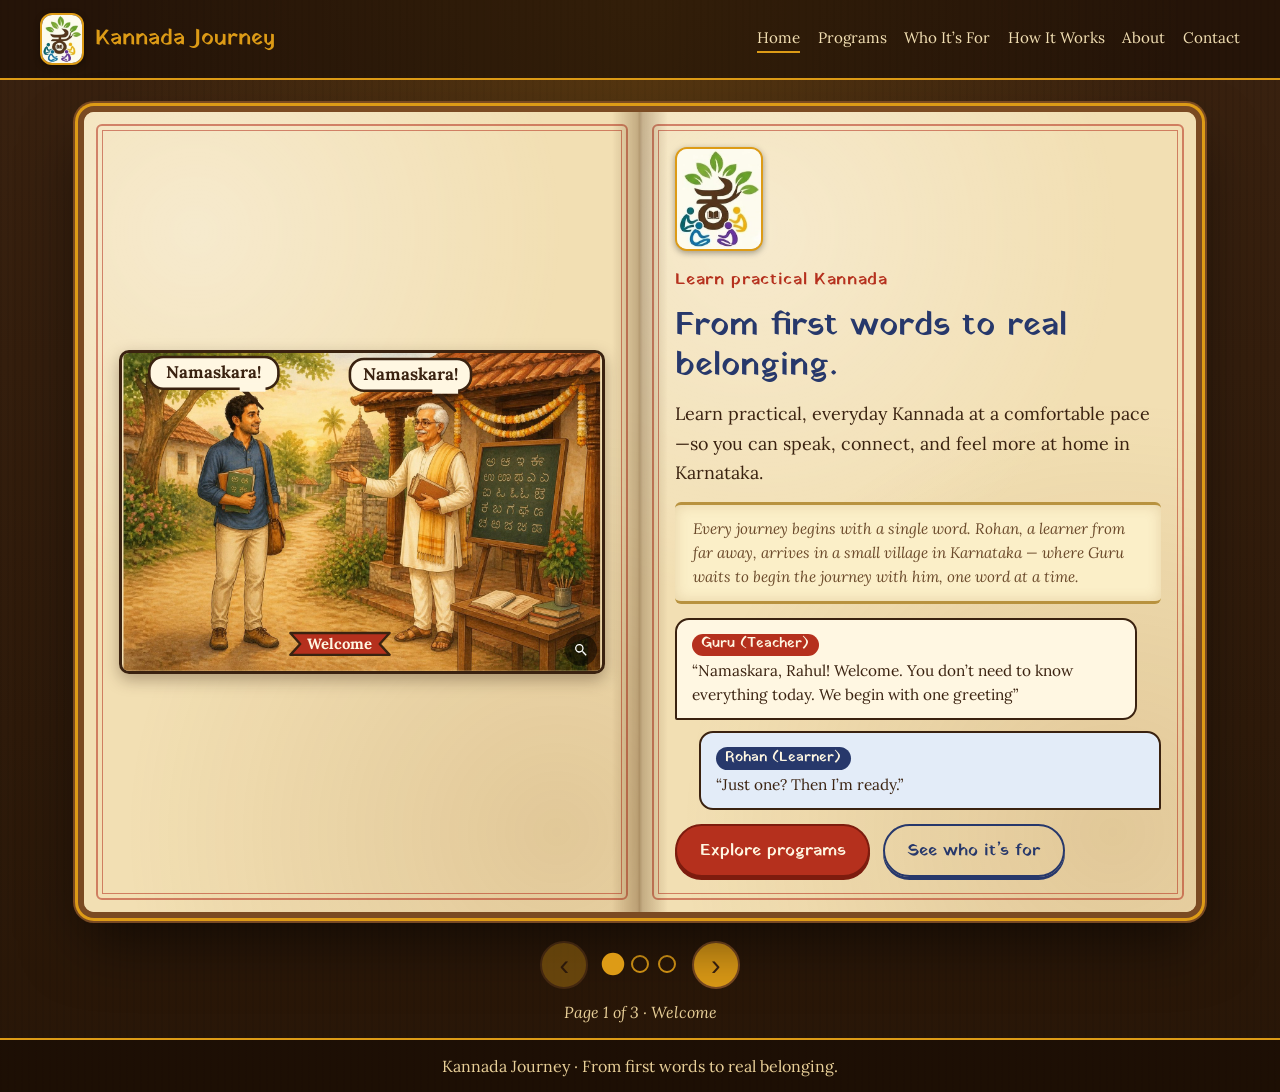
==== commit 0b10d55e: "initial fixes" ====
--- a/index.html
+++ b/index.html
@@ -51,12 +51,15 @@
           <h1 class="sb-title">From first words to real belonging.</h1>
           <p class="sb-lead">Learn practical, everyday Kannada at a comfortable pace—so you can speak, connect, and feel more at home in Karnataka.</p>
           <div class="sb-scroll">
-            <p class="sb-scroll__label">Narrator Scroll</p>
-            <p>Every journey begins with a greeting. A traveller named Rahul arrives in a Karnataka village, suitcase in hand, and Anand is there to welcome him.</p>
+            <!-- <p class="sb-scroll__label">Narrator Scroll</p> -->
+            <!-- <p>Every journey begins with a greeting. A traveller named Rahul arrives in a Karnataka village, suitcase in hand, and Anand is there to welcome him.</p> -->
+			
+			<p class="narration">Every journey begins with a single word. Rohan, a learner from far away, arrives in a small village in Karnataka — where Guru waits to begin the journey with him, one word at a time.</p>
+
           </div>
           <div class="sb-dialogue">
-            <div class="sb-line sb-line--anand"><span class="sb-who">Anand</span><p>“Namaskara, Rahul! Welcome. You don’t need to know everything today. We begin with one greeting.”</p></div>
-            <div class="sb-line sb-line--rahul"><span class="sb-who">Rahul</span><p>“Just one? Then I’m ready.”</p></div>
+            <div class="sb-line sb-line--anand"><span class="sb-who">Guru (Teacher)</span><p>“Namaskara, Rahul! Welcome. You don’t need to know everything today. We begin with one greeting”</p></div>
+            <div class="sb-line sb-line--rahul"><span class="sb-who">Rohan (Learner)</span><p>“Just one? Then I’m ready.”</p></div>
           </div>
           <div class="sb-actions">
             <a class="sb-btn" href="programs.html">Explore programs</a>
@@ -100,8 +103,8 @@
         </div>
         <div class="sb-page sb-page--text">
           <h2 class="sb-heading">Your journey in seven steps</h2>
-          <ol class="sb-path" aria-label="The path"><li>Speak</li><li>Patterns</li><li>Vocabulary</li><li>Read</li><li>Write</li><li>Deepen</li><li>Belong</li></ol>
-          <ul class="sb-bullets"><li><strong>Speak first</strong> (Program 1): Build confidence with basic sentences.</li><li><strong>Sentence patterns</strong> (Programs 2–3): Learn how Kannada sentences are formed.</li><li><strong>More words</strong> (Program 4): Add more everyday actions, things and ideas to your sentences.</li><li><strong>Read Kannada</strong> (Program 5): Learn the script after you can speak and understand.</li><li><strong>Written Kannada</strong> (Programs 6–7): Read messages, signs, articles, and simple books.</li><li><strong>Advanced grammar</strong> (Program 8): Improve accuracy and express complex ideas.</li><li><strong>Alumni community</strong> (Program 9): Continue role-plays, movie discussions, and speaking practice.</li></ul>
+          <ol class="sb-path" aria-label="The path"><li>Speak</li><li>Patterns</li><li>Vocabulary</li><li>Letters</li><li>Grammar</li><li>Deepen</li><li>Belong</li></ol>
+          <ul class="sb-bullets"><li><strong>Speak</strong> (Program 1): start speaking basic sentences</li><li><strong>Sentence patterns</strong> (Programs 2–3): learn how spoken kannada sentences are formed.</li><li><strong>Vocabulary</strong> (Program 4): learn more everyday words</li><li><strong>Letters</strong> (Program 5): learn the script</li><li><strong>Grammar</strong> (Programs 6–7): understand sentence structure</li><li><strong>Deepen</strong> (Program 8): master advanced grammar</li><li><strong>Belong</strong> (Program 9): practice with the community</li></ul>
           <div class="sb-dialogue">
             <div class="sb-line sb-line--anand"><span class="sb-who">Anand</span><p>“Speak first. Build patterns. Read later. Stay connected.”</p></div>
             <div class="sb-line sb-line--rahul"><span class="sb-who">Rahul</span><p>“Seven arrows, and every one of them points forward.”</p></div>
--- a/assets/styles.css
+++ b/assets/styles.css
@@ -144,6 +144,18 @@
   gap: .9rem;
   transform-origin: left center;
   backface-visibility: hidden;
+}
+
+.sb-page--narration {
+  font-style: italic;
+  font-size: 1.05rem;
+  line-height: 1.7;
+  color: #5a4632;
+  background: #faf6ef;
+  border-left: 4px solid #d4a24e;
+  padding: 14px 18px;
+  margin: 16px 0;
+  border-radius: 0 8px 8px 0;
 }
 
 /* inner ruled border */
@@ -745,4 +757,160 @@
 .sb-spread--wide::after { display: none; }                 /* no spine shadow */
 .sb-spread--wide .sb-page--art { border-radius: 10px 10px 0 0; padding-bottom: .6rem; }
 .sb-spread--wide .sb-page--text { border-radius: 0 0 10px 10px; }
-.sb-spread--wide .sb-art { max-width: none; }               /* let the picture use the full width */+.sb-spread--wide .sb-art { max-width: none; }               /* let the picture use the full width */
+
+/* #lightbox {
+  display: none;
+  position: fixed;
+  top: 0;
+  left: 0;
+  width: 100%;
+  height: 100%;
+  background: rgba(0, 0, 0, 0.85);
+  z-index: 1000;
+  cursor: pointer;
+}
+
+#lightbox img {
+  max-width: 90%;
+  max-height: 90%;
+  position: absolute;
+  top: 50%;
+  left: 50%;
+  transform: translate(-50%, -50%);
+}
+
+#lightbox.active {
+  display: block;
+} */
+
+/* #lightbox {
+  position: fixed;
+  top: 0;
+  left: 0;
+  width: 100vw;
+  height: 100vh;
+  background: rgba(0, 0, 0, 0.95);
+  display: none;
+  align-items: center;
+  justify-content: center;
+  z-index: 9999;
+  padding: 0;
+  margin: 0;
+}
+
+#lightbox.active {
+  display: flex;
+}
+
+#lightbox-img {
+  max-width: 100vw;
+  max-height: 100vh;
+  width: auto;
+  height: auto;
+  object-fit: contain;
+  margin: 0;
+  padding: 0;
+} */
+
+/* @media (max-width: 768px) {
+  .lightbox img {
+    width: 100vw;
+    height: auto;
+    max-width: 100vw;
+    max-height: 100vh;
+    object-fit: contain;
+    margin: 0;
+    padding: 0;
+  }
+  .lightbox {
+    padding: 0;
+    margin: 0;
+  }
+} */
+
+.sb-art {
+  cursor: zoom-in;
+}
+
+.sb-art {
+  position: relative;
+}
+
+.sb-art::after {
+  content: "";
+  position: absolute;
+  bottom: 8px;
+  right: 8px;
+  width: 32px;
+  height: 32px;
+  background: rgba(0,0,0,0.5) url('data:image/svg+xml;utf8,<svg xmlns="http://www.w3.org/2000/svg" viewBox="0 0 24 24" fill="white"><path d="M15.5 14h-.79l-.28-.27a6.5 6.5 0 1 0-.7.7l.27.28v.79l5 4.99L20.49 19l-4.99-5zm-6 0A4.5 4.5 0 1 1 14 9.5 4.5 4.5 0 0 1 9.5 14z"/></svg>') center/16px no-repeat;
+  border-radius: 50%;
+  pointer-events: none;
+}
+
+#lightbox {
+  position: fixed;
+  top: 0; left: 0;
+  width: 100vw;
+  height: 100vh;
+  background: rgba(0, 0, 0, 0.95);
+  display: none;
+  align-items: center;
+  justify-content: center;
+  z-index: 9999;
+  overflow: auto;
+  -webkit-overflow-scrolling: touch;
+}
+
+#lightbox.active {
+  display: flex;
+}
+
+#lightbox.zoomed {
+  display: block;
+}
+
+#lightbox-img {
+  max-width: 100vw;
+  max-height: 100vh;
+  width: auto;
+  height: auto;
+  object-fit: contain;
+  cursor: zoom-in;
+}
+
+#lightbox-img.zoomed {
+  max-width: none;
+  max-height: none;
+  cursor: zoom-out;
+}
+
+#lightbox-close {
+  position: fixed;
+  top: 12px;
+  right: 12px;
+  z-index: 10000;
+  width: 44px;
+  height: 44px;
+  border: none;
+  border-radius: 50%;
+  background: rgba(255,255,255,0.9);
+  color: #000;
+  font-size: 22px;
+  cursor: pointer;
+}
+
+#lightbox-hint {
+  position: fixed;
+  bottom: 16px;
+  left: 50%;
+  transform: translateX(-50%);
+  z-index: 10000;
+  background: rgba(0,0,0,0.7);
+  color: #fff;
+  padding: 8px 16px;
+  border-radius: 20px;
+  font-size: 14px;
+  pointer-events: none;
+}
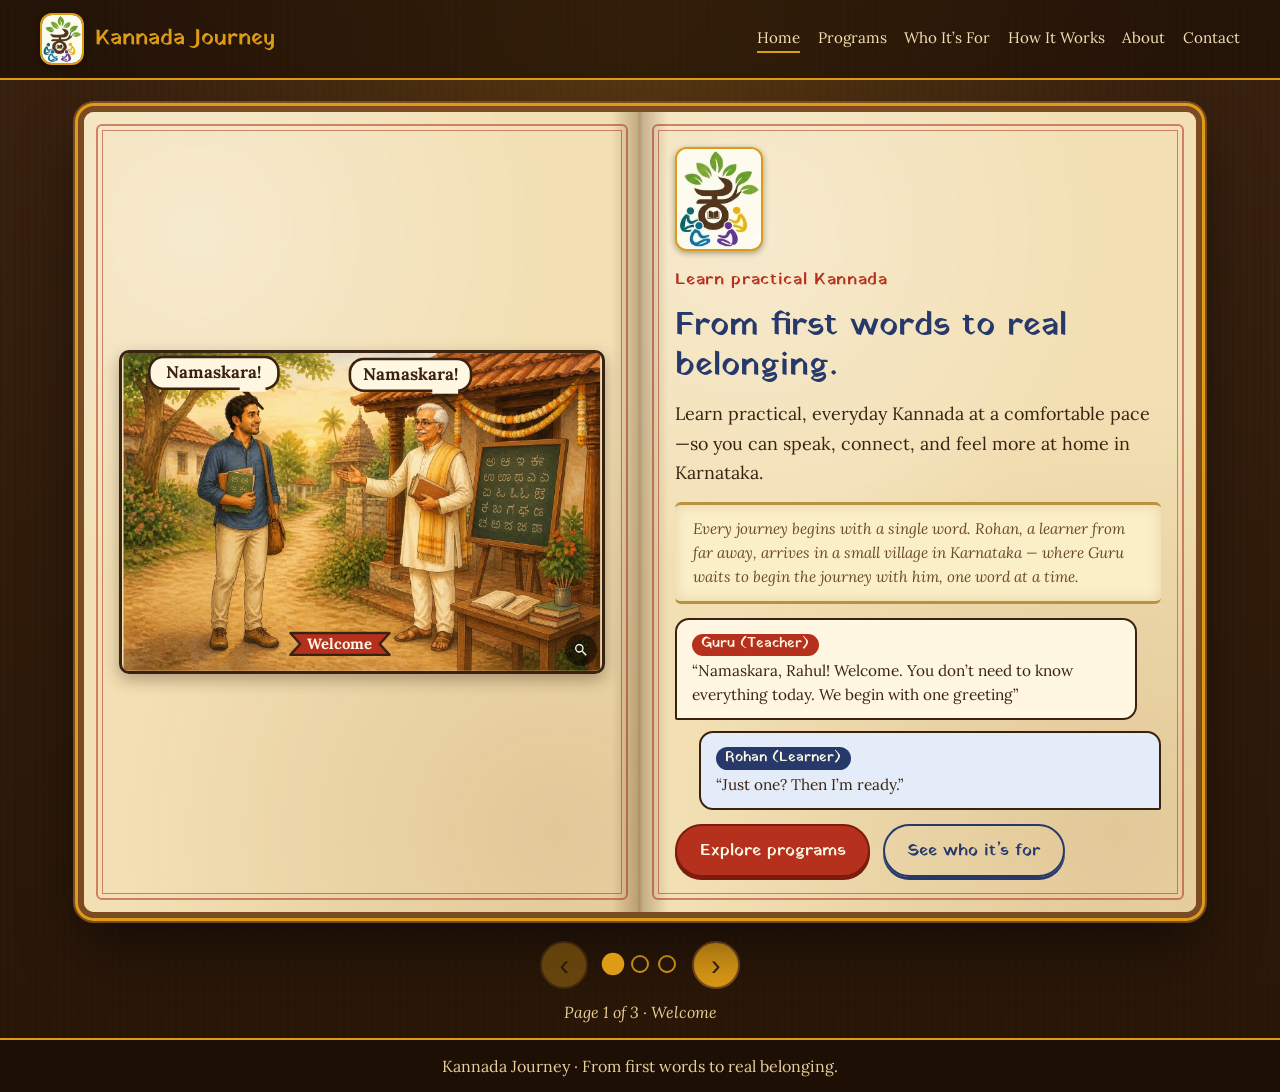
==== commit 26604f3e: "initial fixes" ====
--- a/index.html
+++ b/index.html
@@ -52,10 +52,8 @@
           <p class="sb-lead">Learn practical, everyday Kannada at a comfortable pace—so you can speak, connect, and feel more at home in Karnataka.</p>
           <div class="sb-scroll">
             <!-- <p class="sb-scroll__label">Narrator Scroll</p> -->
-            <!-- <p>Every journey begins with a greeting. A traveller named Rahul arrives in a Karnataka village, suitcase in hand, and Anand is there to welcome him.</p> -->
+            <p>Every journey begins with a single word. Rohan, a learner from far away, arrives in a small village in Karnataka — where Guru waits to begin the journey with him, one word at a time.</p>
 			
-			<p class="narration">Every journey begins with a single word. Rohan, a learner from far away, arrives in a small village in Karnataka — where Guru waits to begin the journey with him, one word at a time.</p>
-
           </div>
           <div class="sb-dialogue">
             <div class="sb-line sb-line--anand"><span class="sb-who">Guru (Teacher)</span><p>“Namaskara, Rahul! Welcome. You don’t need to know everything today. We begin with one greeting”</p></div>
@@ -84,12 +82,12 @@
             <div class="sb-card"><h3 class="sb-card__title">Made for connection</h3><p>Build the confidence to speak with people, not merely study a language.</p></div>
           </div>
           <div class="sb-scroll">
-            <p class="sb-scroll__label">Narrator Scroll</p>
-            <p>Between Rahul and the village runs a stream, with three stones to step on.</p>
+            <!-- <p class="sb-scroll__label">Narrator Scroll</p> -->
+            <p>Guru does not begin with rules or long lists of words. He begins where every learner stands — with the confidence to speak, a clear path to follow, and people to share the journey with.</p>
           </div>
           <div class="sb-dialogue">
-            <div class="sb-line sb-line--anand"><span class="sb-who">Anand</span><p>“Each stone is a promise: Kannada you can use today, one step at a time, with people waiting on the far bank.”</p></div>
-            <div class="sb-line sb-line--rahul"><span class="sb-who">Rahul</span><p>“Useful words, a gentle pace, and people to talk to. I can do that.”</p></div>
+            <div class="sb-line sb-line--anand"><span class="sb-who">Guru</span><p>“You'll speak from day one, learn step by step, and graduate into a community that keeps the language alive — movies, role-plays, and friends beyond the classroom.”</p></div>
+            <div class="sb-line sb-line--rahul"><span class="sb-who">Rohan</span><p>“Words I can use today, a path I can trust, and friends to practice with. Let's begin.”</p></div>
           </div>
         </div>
       </section>
@@ -104,10 +102,14 @@
         <div class="sb-page sb-page--text">
           <h2 class="sb-heading">Your journey in seven steps</h2>
           <ol class="sb-path" aria-label="The path"><li>Speak</li><li>Patterns</li><li>Vocabulary</li><li>Letters</li><li>Grammar</li><li>Deepen</li><li>Belong</li></ol>
-          <ul class="sb-bullets"><li><strong>Speak</strong> (Program 1): start speaking basic sentences</li><li><strong>Sentence patterns</strong> (Programs 2–3): learn how spoken kannada sentences are formed.</li><li><strong>Vocabulary</strong> (Program 4): learn more everyday words</li><li><strong>Letters</strong> (Program 5): learn the script</li><li><strong>Grammar</strong> (Programs 6–7): understand sentence structure</li><li><strong>Deepen</strong> (Program 8): master advanced grammar</li><li><strong>Belong</strong> (Program 9): practice with the community</li></ul>
+          <ul class="sb-bullets"><li><strong>Speak</strong> (Program 1): start speaking basic sentences</li><li><strong>Sentence patterns</strong> (Programs 2–3): learn how spoken kannada sentences are formed using simple patterns.</li><li><strong>Vocabulary</strong> (Program 4): learn more everyday words</li><li><strong>Letters</strong> (Program 5): learn the script</li><li><strong>Grammar</strong> (Programs 6–7): understand sentence structure</li><li><strong>Deepen</strong> (Program 8): master advanced grammar</li><li><strong>Belong</strong> (Program 9): practice with the community</li></ul>
+		  <div class="sb-scroll">
+            <!-- <p class="sb-scroll__label">Narrator Scroll</p> -->
+            <p>Guru shows Rohan the path ahead — seven steps, each one building on the last.</p>
+          </div>
           <div class="sb-dialogue">
-            <div class="sb-line sb-line--anand"><span class="sb-who">Anand</span><p>“Speak first. Build patterns. Read later. Stay connected.”</p></div>
-            <div class="sb-line sb-line--rahul"><span class="sb-who">Rahul</span><p>“Seven arrows, and every one of them points forward.”</p></div>
+            <div class="sb-line sb-line--anand"><span class="sb-who">Guru</span><p>“You don't need to see the whole journey today, Rohan. Just the next step.”</p></div>
+            <div class="sb-line sb-line--rahul"><span class="sb-who">Rohan</span><p>“Seven steps — and every one of them points forward.”</p></div>
           </div>
 		  <div class="sb-actions">
 			<a class="sb-btn" href="contact.html">Ask about joining</a>
--- a/assets/styles.css
+++ b/assets/styles.css
@@ -146,18 +146,6 @@
   backface-visibility: hidden;
 }
 
-.sb-page--narration {
-  font-style: italic;
-  font-size: 1.05rem;
-  line-height: 1.7;
-  color: #5a4632;
-  background: #faf6ef;
-  border-left: 4px solid #d4a24e;
-  padding: 14px 18px;
-  margin: 16px 0;
-  border-radius: 0 8px 8px 0;
-}
-
 /* inner ruled border */
 .sb-page::before {
   content: "";
@@ -269,6 +257,7 @@
   box-shadow: inset 0 0 14px rgba(150,95,30,.2);
   max-width: 36em;
 }
+
 .sb-scroll p { margin: 0; font-style: italic; font-size: .95rem; line-height: 1.6; color: var(--sb-ink-soft); }
 .sb-scroll .sb-scroll__label {
   margin-bottom: .2rem;
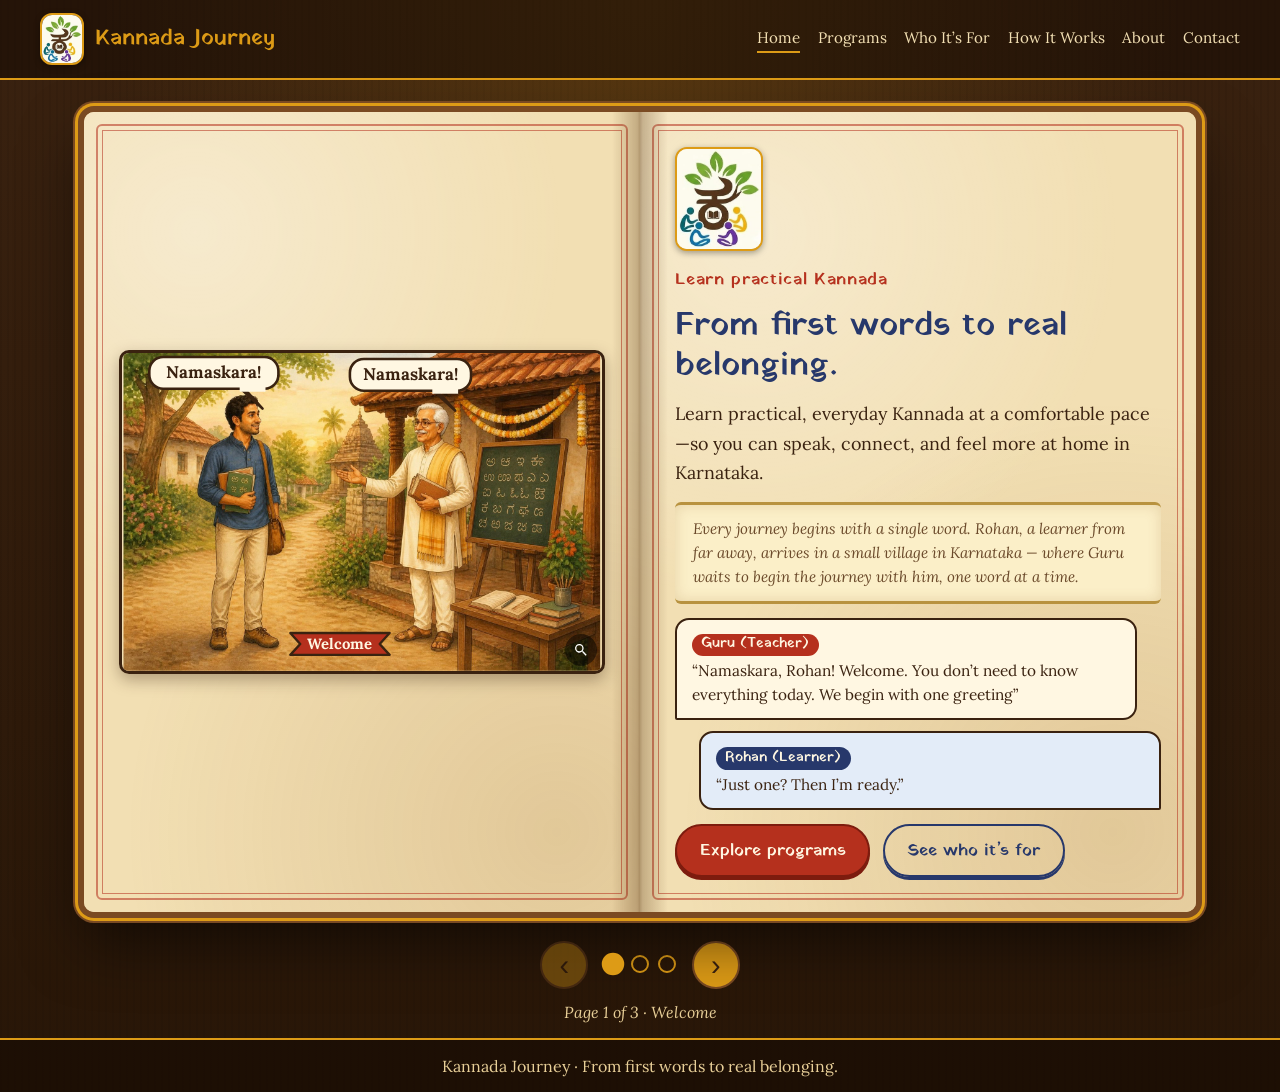
==== commit b96f4e47: "initial fixes" ====
--- a/index.html
+++ b/index.html
@@ -56,7 +56,7 @@
 			
           </div>
           <div class="sb-dialogue">
-            <div class="sb-line sb-line--anand"><span class="sb-who">Guru (Teacher)</span><p>“Namaskara, Rahul! Welcome. You don’t need to know everything today. We begin with one greeting”</p></div>
+            <div class="sb-line sb-line--anand"><span class="sb-who">Guru (Teacher)</span><p>“Namaskara, Rohan! Welcome. You don’t need to know everything today. We begin with one greeting”</p></div>
             <div class="sb-line sb-line--rahul"><span class="sb-who">Rohan (Learner)</span><p>“Just one? Then I’m ready.”</p></div>
           </div>
           <div class="sb-actions">
@@ -102,7 +102,7 @@
         <div class="sb-page sb-page--text">
           <h2 class="sb-heading">Your journey in seven steps</h2>
           <ol class="sb-path" aria-label="The path"><li>Speak</li><li>Patterns</li><li>Vocabulary</li><li>Letters</li><li>Grammar</li><li>Deepen</li><li>Belong</li></ol>
-          <ul class="sb-bullets"><li><strong>Speak</strong> (Program 1): start speaking basic sentences</li><li><strong>Sentence patterns</strong> (Programs 2–3): learn how spoken kannada sentences are formed using simple patterns.</li><li><strong>Vocabulary</strong> (Program 4): learn more everyday words</li><li><strong>Letters</strong> (Program 5): learn the script</li><li><strong>Grammar</strong> (Programs 6–7): understand sentence structure</li><li><strong>Deepen</strong> (Program 8): master advanced grammar</li><li><strong>Belong</strong> (Program 9): practice with the community</li></ul>
+          <ul class="sb-bullets"><li><strong>Speak</strong> (Program 1): start speaking basic sentences</li><li><strong>Patterns</strong> (Programs 2–3): learn how spoken kannada sentences are formed using simple patterns.</li><li><strong>Vocabulary</strong> (Program 4): learn more everyday words</li><li><strong>Letters</strong> (Program 5): learn the script</li><li><strong>Grammar</strong> (Programs 6–7): understand sentence structure</li><li><strong>Deepen</strong> (Program 8): master advanced grammar</li><li><strong>Belong</strong> (Program 9): practice with the community</li></ul>
 		  <div class="sb-scroll">
             <!-- <p class="sb-scroll__label">Narrator Scroll</p> -->
             <p>Guru shows Rohan the path ahead — seven steps, each one building on the last.</p>
